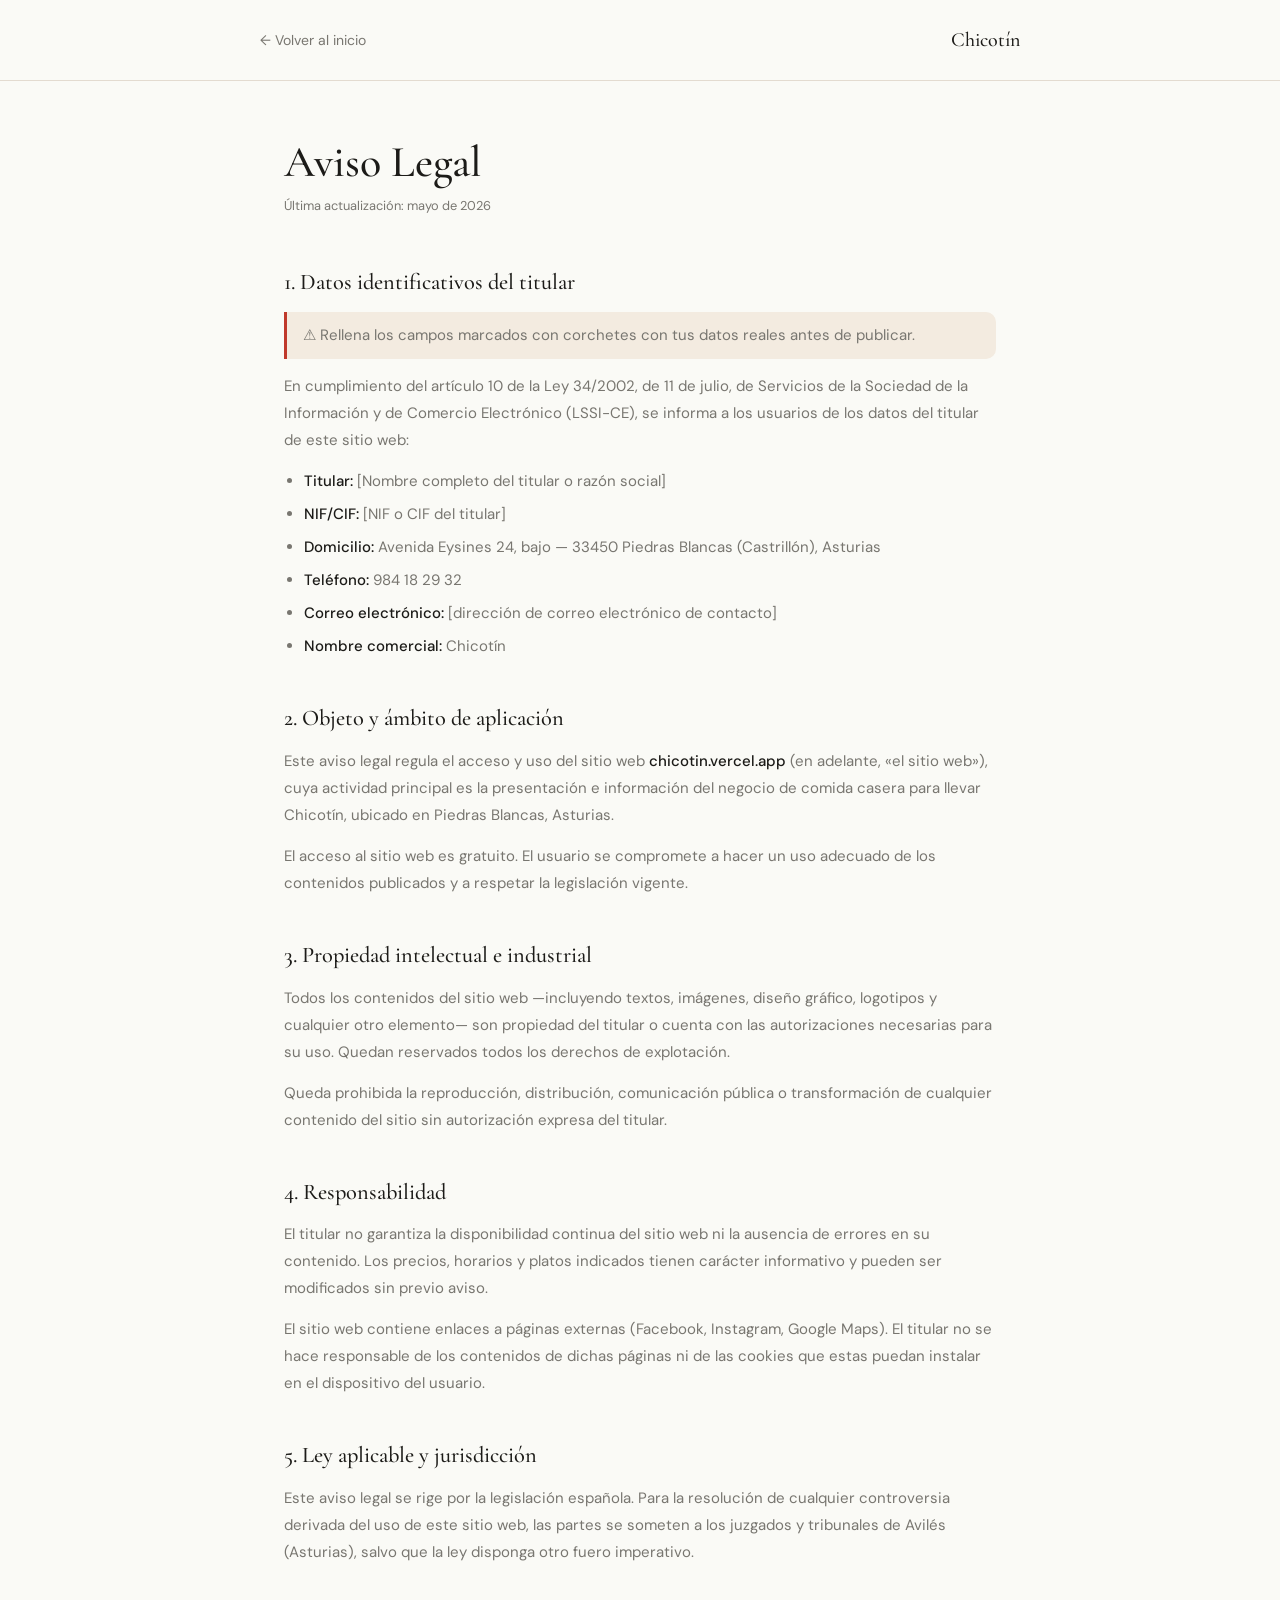
==== aviso-legal.html @ e0d5b813 "ultimos cambios" ====
<!DOCTYPE html>
<html lang="es">
<head>
  <meta charset="UTF-8">
  <meta name="viewport" content="width=device-width, initial-scale=1.0">
  <title>Aviso Legal — Chicotín</title>
  <link rel="preconnect" href="https://fonts.googleapis.com">
  <link rel="preconnect" href="https://fonts.gstatic.com" crossorigin>
  <link href="https://fonts.googleapis.com/css2?family=Cormorant+Garamond:ital,wght@0,400;0,500;0,600;1,400&family=DM+Sans:opsz,wght@9..40,300;9..40,400;9..40,500&display=swap" rel="stylesheet">
  <link rel="stylesheet" href="css/style.css">
  <style>
    .legal-header {
      padding: 1.5rem;
      border-bottom: 1px solid var(--border);
    }
    .legal-header__inner {
      max-width: 760px;
      margin: 0 auto;
      display: flex;
      align-items: center;
      justify-content: space-between;
    }
    .legal-back {
      font-size: 0.875rem;
      color: var(--stone);
      transition: color 0.15s;
    }
    .legal-back:hover { color: var(--terracota); }
    .legal-brand {
      font-family: var(--ff-display);
      font-size: 1.25rem;
      font-weight: 500;
      color: var(--charcoal);
    }
    .legal-main {
      max-width: 760px;
      margin: 0 auto;
      padding: 3.5rem 1.5rem 6rem;
    }
    .legal-main h1 {
      font-family: var(--ff-display);
      font-size: clamp(2rem, 4vw, 2.75rem);
      font-weight: 500;
      color: var(--charcoal);
      margin-bottom: 0.5rem;
      line-height: 1.15;
    }
    .legal-main .legal-updated {
      font-size: 0.8rem;
      color: var(--stone);
      margin-bottom: 3rem;
      display: block;
    }
    .legal-main h2 {
      font-family: var(--ff-display);
      font-size: 1.4rem;
      font-weight: 500;
      color: var(--charcoal);
      margin: 2.5rem 0 0.75rem;
    }
    .legal-main p, .legal-main li {
      font-size: 0.9375rem;
      color: var(--stone);
      line-height: 1.8;
      margin-bottom: 0.875rem;
    }
    .legal-main ul { padding-left: 1.25rem; list-style: disc; }
    .legal-main li { margin-bottom: 0.375rem; }
    .legal-main strong { color: var(--charcoal); font-weight: 500; }
    .legal-placeholder {
      background: var(--cream-warm);
      border-left: 3px solid var(--terracota);
      padding: 0.625rem 1rem;
      font-size: 0.8rem;
      color: var(--stone);
      border-radius: 0 var(--r-sm) var(--r-sm) 0;
      margin-bottom: 1rem;
    }
  </style>
</head>
<body>
  <header class="legal-header">
    <div class="legal-header__inner">
      <a href="index.html" class="legal-back">← Volver al inicio</a>
      <span class="legal-brand">Chicotín</span>
    </div>
  </header>

  <main class="legal-main">
    <h1>Aviso Legal</h1>
    <span class="legal-updated">Última actualización: mayo de 2026</span>

    <h2>1. Datos identificativos del titular</h2>
    <p class="legal-placeholder">⚠ Rellena los campos marcados con corchetes con tus datos reales antes de publicar.</p>
    <p>
      En cumplimiento del artículo 10 de la Ley 34/2002, de 11 de julio, de Servicios de la Sociedad de la Información y de Comercio Electrónico (LSSI-CE), se informa a los usuarios de los datos del titular de este sitio web:
    </p>
    <ul>
      <li><strong>Titular:</strong> [Nombre completo del titular o razón social]</li>
      <li><strong>NIF/CIF:</strong> [NIF o CIF del titular]</li>
      <li><strong>Domicilio:</strong> Avenida Eysines 24, bajo — 33450 Piedras Blancas (Castrillón), Asturias</li>
      <li><strong>Teléfono:</strong> 984 18 29 32</li>
      <li><strong>Correo electrónico:</strong> [dirección de correo electrónico de contacto]</li>
      <li><strong>Nombre comercial:</strong> Chicotín</li>
    </ul>

    <h2>2. Objeto y ámbito de aplicación</h2>
    <p>
      Este aviso legal regula el acceso y uso del sitio web <strong>chicotin.vercel.app</strong> (en adelante, «el sitio web»), cuya actividad principal es la presentación e información del negocio de comida casera para llevar Chicotín, ubicado en Piedras Blancas, Asturias.
    </p>
    <p>
      El acceso al sitio web es gratuito. El usuario se compromete a hacer un uso adecuado de los contenidos publicados y a respetar la legislación vigente.
    </p>

    <h2>3. Propiedad intelectual e industrial</h2>
    <p>
      Todos los contenidos del sitio web —incluyendo textos, imágenes, diseño gráfico, logotipos y cualquier otro elemento— son propiedad del titular o cuenta con las autorizaciones necesarias para su uso. Quedan reservados todos los derechos de explotación.
    </p>
    <p>
      Queda prohibida la reproducción, distribución, comunicación pública o transformación de cualquier contenido del sitio sin autorización expresa del titular.
    </p>

    <h2>4. Responsabilidad</h2>
    <p>
      El titular no garantiza la disponibilidad continua del sitio web ni la ausencia de errores en su contenido. Los precios, horarios y platos indicados tienen carácter informativo y pueden ser modificados sin previo aviso.
    </p>
    <p>
      El sitio web contiene enlaces a páginas externas (Facebook, Instagram, Google Maps). El titular no se hace responsable de los contenidos de dichas páginas ni de las cookies que estas puedan instalar en el dispositivo del usuario.
    </p>

    <h2>5. Ley aplicable y jurisdicción</h2>
    <p>
      Este aviso legal se rige por la legislación española. Para la resolución de cualquier controversia derivada del uso de este sitio web, las partes se someten a los juzgados y tribunales de Avilés (Asturias), salvo que la ley disponga otro fuero imperativo.
    </p>
  </main>
</body>
</html>
---- css/style.css ----
/* ==========================================================
   CHICOTÍN — Stylesheet
   Paleta: crema cálida · terracota · carbón · piedra
   Tipografía: Cormorant Garamond (display) · DM Sans (body)
   ========================================================== */

/* ----------------------------------------------------------
   Custom properties
   ---------------------------------------------------------- */
:root {
  --cream:         #FAFAF6;
  --cream-warm:    #F3EBE0;
  --terracota:     #C0392B;
  --terracota-dk:  #A93226;
  --charcoal:      #1C1B18;
  --stone:         #787670;
  --border:        #E3DBD0;
  --white:         #FFFFFF;

  --ff-display: 'Cormorant Garamond', Georgia, serif;
  --ff-body:    'DM Sans', system-ui, -apple-system, sans-serif;

  --max-w:     1200px;
  --sp-v:      6rem;
  --sp-v-sm:   4rem;

  --r-sm:  10px;
  --r-md:  18px;
  --r-lg:  28px;

  --shadow-card:  0 2px 16px rgba(28, 27, 24, 0.08);
  --shadow-hover: 0 8px 36px rgba(28, 27, 24, 0.14);
}

/* ----------------------------------------------------------
   Reset
   ---------------------------------------------------------- */
*, *::before, *::after { box-sizing: border-box; margin: 0; padding: 0; }
html                   { scroll-behavior: smooth; }
body {
  font-family: var(--ff-body);
  background:  var(--cream);
  color:       var(--charcoal);
  line-height: 1.6;
  -webkit-font-smoothing: antialiased;
}
img   { display: block; max-width: 100%; height: auto; }
a     { color: inherit; text-decoration: none; }
ul    { list-style: none; }
address { font-style: normal; }

/* ----------------------------------------------------------
   Layout helpers
   ---------------------------------------------------------- */
.container {
  max-width: var(--max-w);
  margin:    0 auto;
  padding:   0 1.5rem;
}

section { padding: var(--sp-v) 1.5rem; }

/* ----------------------------------------------------------
   Typography helpers
   ---------------------------------------------------------- */
.eyebrow {
  display:        inline-block;
  font-size:      0.7rem;
  font-weight:    500;
  letter-spacing: 0.18em;
  text-transform: uppercase;
  color:          var(--terracota);
  margin-bottom:  0.875rem;
}

.eyebrow--light { color: rgba(250, 250, 246, 0.4); }
.eyebrow--link  { text-decoration: none; transition: opacity 0.15s; }
.eyebrow--link:hover { opacity: 0.7; }

.section-header {
  text-align:    center;
  margin-bottom: 3.5rem;
}

.section-header h2 {
  font-family:  var(--ff-display);
  font-size:    clamp(2.25rem, 4.5vw, 3.75rem);
  font-weight:  500;
  line-height:  1.15;
  margin-bottom: 0.875rem;
}

.section-header p {
  color:       var(--stone);
  font-size:   1.05rem;
  max-width:   480px;
  margin:      0 auto;
  line-height: 1.75;
}

/* ----------------------------------------------------------
   Buttons
   ---------------------------------------------------------- */
.btn {
  display:          inline-flex;
  align-items:      center;
  justify-content:  center;
  padding:          0.875rem 2rem;
  border-radius:    100px;
  font-family:      var(--ff-body);
  font-size:        0.95rem;
  font-weight:      500;
  border:           1.5px solid transparent;
  cursor:           pointer;
  touch-action:     manipulation;
  transition:       transform 0.15s ease, background 0.15s ease,
                    box-shadow 0.15s ease, border-color 0.15s ease, color 0.15s ease;
}

.btn--fill {
  background:   var(--terracota);
  color:        var(--white);
  border-color: var(--terracota);
}

.btn--fill:hover {
  background:   var(--terracota-dk);
  border-color: var(--terracota-dk);
  transform:    translateY(-2px);
  box-shadow:   0 6px 22px rgba(192, 57, 43, 0.32);
}

.btn--ghost {
  background:   transparent;
  color:        var(--charcoal);
  border-color: var(--border);
}

.btn--ghost:hover {
  border-color: var(--charcoal);
  transform:    translateY(-2px);
}

.btn--block { width: 100%; }

/* ----------------------------------------------------------
   Navigation
   ---------------------------------------------------------- */
.nav {
  position:   fixed;
  inset:      0 0 auto;
  z-index:    900;
  padding:    1.375rem 1.5rem;
  transition: background 0.25s, padding 0.25s, box-shadow 0.25s;
}

.nav.scrolled {
  background:              rgba(250, 250, 246, 0.93);
  backdrop-filter:         blur(14px);
  -webkit-backdrop-filter: blur(14px);
  padding:                 0.9rem 1.5rem;
  box-shadow:              0 1px 0 var(--border);
}

.nav__inner {
  max-width:   var(--max-w);
  margin:      0 auto;
  display:     flex;
  align-items: center;
  gap:         2rem;
}

.nav__logo {
  display:     flex;
  align-items: center;
  gap:         0.2rem;
  flex-shrink: 0;
  line-height: 1;
}

.nav__mark {
  height:    30px;
  width:     auto;
}

.nav__logo-text {
  font-family:    var(--ff-display);
  font-size:      1.625rem;
  font-weight:    600;
  color:          var(--charcoal);
  letter-spacing: -0.01em;
}

.nav__links {
  display:     flex;
  gap:         1.75rem;
  margin-left: auto;
  margin-right: 1.5rem;
}

.nav__links a {
  font-size:  0.9rem;
  color:      var(--charcoal);
  transition: color 0.15s;
}

.nav__links a:hover { color: var(--terracota); }

.nav__phone {
  font-size:    0.875rem;
  font-weight:  500;
  color:        var(--terracota);
  border:       1.5px solid var(--terracota);
  padding:      0.5rem 1.25rem;
  border-radius: 100px;
  flex-shrink:  0;
  transition:   background 0.15s, color 0.15s;
}

.nav__phone:hover {
  background: var(--terracota);
  color:      var(--white);
}

.nav__burger {
  display:     none;
  flex-direction: column;
  gap:         5px;
  background:  none;
  border:      none;
  cursor:      pointer;
  padding:     6px;
  margin-left: auto;
}

.nav__burger span {
  display:       block;
  width:         22px;
  height:        2px;
  background:    var(--charcoal);
  border-radius: 2px;
  transition:    transform 0.25s, opacity 0.25s;
}

.nav__burger.open span:nth-child(1) { transform: translateY(7px) rotate(45deg); }
.nav__burger.open span:nth-child(2) { opacity: 0; }
.nav__burger.open span:nth-child(3) { transform: translateY(-7px) rotate(-45deg); }

/* ----------------------------------------------------------
   Drawer (mobile)
   ---------------------------------------------------------- */
.overlay {
  position:       fixed;
  inset:          0;
  background:     rgba(28, 27, 24, 0.4);
  z-index:        800;
  opacity:        0;
  pointer-events: none;
  transition:     opacity 0.3s;
}

.overlay.open { opacity: 1; pointer-events: all; }

.drawer {
  position:   fixed;
  top:        0;
  right:      0;
  bottom:     0;
  width:      min(340px, 90vw);
  background: var(--cream);
  z-index:    901;
  padding:    2rem 2rem 3rem;
  display:    flex;
  flex-direction: column;
  transform:  translateX(100%);
  transition: transform 0.35s cubic-bezier(0.4, 0, 0.2, 1);
  box-shadow: -8px 0 40px rgba(28, 27, 24, 0.12);
}

.drawer.open { transform: translateX(0); }

.drawer__close {
  background:  none;
  border:      none;
  font-size:   1.25rem;
  cursor:      pointer;
  color:       var(--stone);
  align-self:  flex-end;
  padding:     4px;
  margin-bottom: 2rem;
  transition:  color 0.15s;
}

.drawer__close:hover { color: var(--charcoal); }

.drawer__links {
  display:        flex;
  flex-direction: column;
  flex:           1;
}

.drawer__links a {
  font-family:  var(--ff-display);
  font-size:    2rem;
  font-weight:  500;
  color:        var(--charcoal);
  padding:      0.75rem 0;
  border-bottom: 1px solid var(--border);
  transition:   color 0.15s, padding-left 0.15s;
}

.drawer__links a:hover {
  color:        var(--terracota);
  padding-left: 0.5rem;
}

.drawer__phone {
  display:       block;
  font-size:     1.1rem;
  font-weight:   500;
  color:         var(--terracota);
  border:        1.5px solid var(--terracota);
  text-align:    center;
  padding:       0.875rem;
  border-radius: 100px;
  margin-top:    2.5rem;
  transition:    background 0.15s, color 0.15s;
}

.drawer__phone:hover {
  background: var(--terracota);
  color:      var(--white);
}

/* ----------------------------------------------------------
   Hero
   ---------------------------------------------------------- */
.hero {
  position:        relative;
  min-height:      100svh;
  display:         flex;
  flex-direction:  column;
  justify-content: center;
  padding:         7rem 1.5rem 5rem;
  overflow:        hidden;
}

.hero__bg {
  position: absolute;
  inset:    0;
  background:
    radial-gradient(ellipse 65% 55% at 88% 25%, rgba(193, 92, 56, 0.07) 0%, transparent 60%),
    radial-gradient(ellipse 45% 40% at  8% 80%, rgba(90, 104, 67, 0.05) 0%, transparent 60%);
  pointer-events: none;
}

/* Ghosted display text in background */
.hero::after {
  content:        'Chicotín';
  position:       absolute;
  right:          -2%;
  top:            50%;
  transform:      translateY(-50%);
  font-family:    var(--ff-display);
  font-size:      clamp(10rem, 20vw, 22rem);
  font-weight:    600;
  font-style:     italic;
  color:          rgba(28, 27, 24, 0.032);
  pointer-events: none;
  white-space:    nowrap;
  line-height:    1;
  user-select:    none;
}

.hero__content {
  max-width: var(--max-w);
  margin:    0 auto;
  width:     100%;
  position:  relative;
  z-index:   1;
}

.hero__eyebrow {
  display:        inline-block;
  font-size:      0.7rem;
  font-weight:    500;
  letter-spacing: 0.18em;
  text-transform: uppercase;
  color:          var(--stone);
  margin-bottom:  1.5rem;
}

.hero__title {
  font-family:   var(--ff-display);
  font-size:     clamp(3.75rem, 9vw, 8rem);
  font-weight:   500;
  line-height:   1.05;
  letter-spacing: -0.025em;
  color:          var(--charcoal);
  margin-bottom: 1.5rem;
}

.hero__title em {
  font-style: italic;
  color:      var(--terracota);
}

.hero__body {
  font-size:     clamp(1rem, 1.75vw, 1.2rem);
  color:         var(--stone);
  max-width:     480px;
  line-height:   1.75;
  margin-bottom: 2.5rem;
}

.hero__ctas {
  display:   flex;
  gap:       1rem;
  flex-wrap: wrap;
}

.hero__badge {
  position:    absolute;
  bottom:      3.5rem;
  right:       3.5rem;
  display:     flex;
  align-items: center;
  gap:         0.6rem;
  background:  var(--white);
  border:      1px solid var(--border);
  padding:     0.875rem 1.25rem;
  border-radius: var(--r-md);
  box-shadow:  var(--shadow-card);
  z-index:     1;
}

.badge__stars  { color: #E8A838; font-size: 0.9rem; letter-spacing: 1px; }
.badge__score  { font-size: 1.1rem; font-weight: 600; color: var(--charcoal); }
.badge__label  { font-size: 0.8rem; color: var(--stone); }

/* ----------------------------------------------------------
   Menú del día
   ---------------------------------------------------------- */
.menudia {
  background: var(--cream-warm);
  padding:    var(--sp-v) 1.5rem;
}

.menudia__body {
  display:               grid;
  grid-template-columns: 1fr 360px;
  gap:                   2.5rem;
  align-items:           start;
}

/* Embed Facebook — contenedor */
.menudia__embed-wrap {
  border-radius: var(--r-lg);
  overflow:      hidden;
  box-shadow:    var(--shadow-card);
  border:        1px solid var(--border);
  display:       flex;
  flex-direction: column;
}

.menudia__embed-header {
  background:     var(--white);
  border-bottom:  1px solid var(--border);
  padding:        0.875rem 1.5rem;
  display:        flex;
  align-items:    center;
  gap:            0.625rem;
  font-size:      0.68rem;
  font-weight:    500;
  letter-spacing: 0.14em;
  text-transform: uppercase;
  color:          var(--stone);
  flex-shrink:    0;
}

.menudia__embed-dot {
  width:         7px;
  height:        7px;
  border-radius: 50%;
  background:    #3A7D44;
  flex-shrink:   0;
  animation:     fb-dot-pulse 2.4s ease-in-out infinite;
}

@keyframes fb-dot-pulse {
  0%, 100% { opacity: 1; }
  50%      { opacity: 0.35; }
}

.menudia__embed-frame {
  background: var(--white);
  min-height: 580px;
  flex:       1;
}

/* Fallback cuando el SDK no carga o está bloqueado */
.fb-xfbml-parse-ignore {
  display:         flex;
  flex-direction:  column;
  align-items:     center;
  justify-content: center;
  text-align:      center;
  padding:         3rem 2rem;
  min-height:      400px;
  gap:             1rem;
  color:           var(--stone);
  font-size:       0.95rem;
  line-height:     1.7;
}

.fb-xfbml-parse-ignore a {
  display:       inline-block;
  margin-top:    0.5rem;
  padding:       0.875rem 2rem;
  border-radius: 100px;
  background:    var(--terracota);
  color:         var(--white);
  font-weight:   500;
  font-size:     0.95rem;
  transition:    background 0.15s, transform 0.15s;
}

.fb-xfbml-parse-ignore a:hover {
  background: var(--terracota-dk);
  transform:  translateY(-2px);
}

/* Sidebar card */
.menudia__aside {
  display:        flex;
  flex-direction: column;
  gap:            1.5rem;
  position:       sticky;
  top:            6rem;
}

.menudia__card {
  background:    var(--white);
  border-radius: var(--r-lg);
  padding:       2.25rem;
  box-shadow:    var(--shadow-card);
  display:       flex;
  flex-direction: column;
  gap:           1rem;
}

.menudia__card-label {
  font-family: var(--ff-display);
  font-size:   1.5rem;
  font-weight: 500;
  line-height: 1.3;
}

.menudia__card-body {
  color:       var(--stone);
  font-size:   0.925rem;
  line-height: 1.7;
}

.menudia__fb-link {
  display:    block;
  text-align: center;
  font-size:  0.85rem;
  color:      var(--stone);
  transition: color 0.15s;
}

.menudia__fb-link:hover { color: var(--terracota); }

/* Today's hours mini-card */
.menudia__hours {
  background:    var(--white);
  border-radius: var(--r-md);
  padding:       1.5rem;
  box-shadow:    var(--shadow-card);
  text-align:    center;
}

.menudia__hours-label {
  font-size:      0.7rem;
  font-weight:    500;
  letter-spacing: 0.15em;
  text-transform: uppercase;
  color:          var(--stone);
  margin-bottom:  0.375rem;
}

.menudia__hours-today {
  font-family: var(--ff-display);
  font-size:   1.1rem;
  font-weight: 500;
  color:       var(--charcoal);
}

.menudia__hours-today.closed { color: var(--stone); }
.menudia__hours-today.open   { color: #3A7D44; }

/* ----------------------------------------------------------
   Carta
   ---------------------------------------------------------- */
.carta { background: var(--cream); }

/* Tabs */
.carta__tabs {
  display:            flex;
  gap:                0.5rem;
  overflow-x:         auto;
  padding-bottom:     0.25rem;
  margin-bottom:      2.5rem;
  scrollbar-width:    none;
  -ms-overflow-style: none;
}

.carta__tabs::-webkit-scrollbar { display: none; }

.carta__tab {
  flex-shrink:   0;
  padding:       0.6rem 1.25rem;
  border:        1.5px solid var(--border);
  border-radius: 100px;
  background:    transparent;
  font-family:   var(--ff-body);
  font-size:     0.875rem;
  font-weight:   500;
  color:         var(--stone);
  cursor:        pointer;
  white-space:   nowrap;
  transition:    border-color 0.15s, color 0.15s, background 0.15s;
}

.carta__tab:hover {
  border-color: var(--terracota);
  color:        var(--terracota);
}

.carta__tab.is-active {
  background:   var(--terracota);
  border-color: var(--terracota);
  color:        var(--white);
}

/* Panels */
.carta__panel        { display: none; }
.carta__panel.is-active { display: block; }

/* Item list */
.carta__lista { list-style: none; }

.carta__plato {
  display:         flex;
  align-items:     baseline;
  gap:             1.5rem;
  justify-content: space-between;
  padding:         1rem 0;
  border-bottom:   1px solid var(--border);
}

.carta__plato:first-child { border-top: 1px solid var(--border); }

.carta__plato-info { flex: 1; }

.carta__plato-info h3 {
  font-family:   var(--ff-display);
  font-size:     1.15rem;
  font-weight:   500;
  color:         var(--charcoal);
  margin-bottom: 0.15rem;
}

.carta__plato-info p {
  font-size:   0.85rem;
  color:       var(--stone);
  line-height: 1.5;
}

.carta__precio {
  font-size:   0.95rem;
  font-weight: 500;
  color:       var(--terracota);
  white-space: nowrap;
  flex-shrink: 0;
}

/* Tag (ej: Temporada) */
.carta__tag {
  display:        inline-block;
  font-family:    var(--ff-body);
  font-size:      0.6rem;
  font-weight:    500;
  letter-spacing: 0.1em;
  text-transform: uppercase;
  color:          var(--terracota);
  border:         1px solid var(--terracota);
  border-radius:  100px;
  padding:        0.1rem 0.5rem;
  vertical-align: middle;
  margin-left:    0.4rem;
}

/* Aviso */
.carta__aviso {
  background:    var(--cream-warm);
  border-radius: var(--r-sm);
  padding:       0.875rem 1.25rem;
  font-size:     0.875rem;
  color:         var(--stone);
  line-height:   1.65;
  margin-bottom: 1.5rem;
}

.carta__aviso a {
  color:       var(--terracota);
  font-weight: 500;
}

/* Extras hamburguesas */
.carta__extras {
  margin-top:    2rem;
  padding:       1.25rem 1.5rem;
  background:    var(--cream-warm);
  border-radius: var(--r-md);
}

.carta__extras-label {
  font-size:      0.65rem;
  font-weight:    500;
  letter-spacing: 0.15em;
  text-transform: uppercase;
  color:          var(--stone);
  margin-bottom:  0.75rem;
}

.carta__extras-fila {
  display:   flex;
  flex-wrap: wrap;
  gap:       0.5rem 2rem;
  font-size: 0.875rem;
  color:     var(--charcoal);
}

.carta__extras-fila strong { color: var(--terracota); }

/* Por encargo */
.carta__encargo { margin-top: 2.5rem; }

.carta__encargo-label {
  font-size:      0.65rem;
  font-weight:    500;
  letter-spacing: 0.15em;
  text-transform: uppercase;
  color:          var(--stone);
  margin-bottom:  0.25rem;
}

/* Menú del día — precios */
.carta__menu-grid {
  display:               grid;
  grid-template-columns: 1fr 1fr;
  gap:                   2.5rem;
  margin-top:            1.5rem;
}

.carta__menu-tipo {
  font-family:    var(--ff-display);
  font-size:      1.5rem;
  font-weight:    500;
  color:          var(--charcoal);
  padding-bottom: 0.5rem;
  border-bottom:  2px solid var(--terracota);
  margin-bottom:  0.5rem;
}

.carta__menu-lista { list-style: none; }

.carta__menu-lista li {
  display:         flex;
  justify-content: space-between;
  align-items:     baseline;
  padding:         0.75rem 0;
  border-bottom:   1px solid var(--border);
  font-size:       0.925rem;
}

.carta__menu-lista li:first-child { border-top: 1px solid var(--border); }
.carta__menu-lista span           { color: var(--charcoal); }

.carta__menu-lista strong {
  color:       var(--terracota);
  font-weight: 500;
  font-size:   1rem;
}


/* ----------------------------------------------------------
   Nosotros
   ---------------------------------------------------------- */
.nosotros {
  background: var(--charcoal);
  padding:    var(--sp-v) 1.5rem;
}

.nosotros__grid {
  max-width:             var(--max-w);
  margin:                0 auto;
  display:               grid;
  grid-template-columns: 1fr 1fr;
  gap:                   5rem;
  align-items:           center;
}

.nosotros__imagen {
  position:      relative;
  border-radius: var(--r-lg);
  overflow:      hidden;
}

.nosotros__foto {
  display:    block;
  width:      100%;
  aspect-ratio: 3 / 4;
  object-fit: cover;
  filter:     grayscale(100%) contrast(135%) brightness(112%);
  transition: filter 0.5s ease;
}

.nosotros__foto:hover {
  filter: grayscale(60%) contrast(115%) brightness(106%);
}

.nosotros__cita {
  font-family:   var(--ff-display);
  font-size:     1.2rem;
  font-style:    italic;
  font-weight:   400;
  color:         rgba(250, 250, 246, 0.9) !important;
  line-height:   1.65;
  border-left:   2px solid var(--terracota);
  padding-left:  1.25rem;
  margin-bottom: 1.5rem !important;
}

.nosotros__text h2 {
  font-family:   var(--ff-display);
  font-size:     clamp(2.25rem, 4.5vw, 3.5rem);
  font-weight:   500;
  line-height:   1.15;
  color:         var(--cream);
  margin-bottom: 1.75rem;
}

.nosotros__text h2 em {
  font-style: italic;
  color:      #E87070;
}

.nosotros__text p {
  color:         rgba(250, 250, 246, 0.7);
  line-height:   1.8;
  font-size:     1rem;
  margin-bottom: 1.125rem;
}

.nosotros__text p:last-child { margin-bottom: 0; }

.nosotros__score {
  color:      var(--cream) !important;
  margin-top: 2rem !important;
}

.nosotros__score strong { color: #E8A838; }

.nosotros__visual {
  aspect-ratio: 4 / 5;
}

.nosotros__placeholder {
  width:         100%;
  height:        100%;
  border:        1px dashed rgba(255, 255, 255, 0.15);
  border-radius: var(--r-lg);
  display:       flex;
  align-items:   center;
  justify-content: center;
  color:         rgba(255, 255, 255, 0.25);
  font-size:     0.875rem;
}

/* ----------------------------------------------------------
   Contacto
   ---------------------------------------------------------- */
.contacto { background: var(--cream); }

.contacto__grid {
  display:               grid;
  grid-template-columns: 400px 1fr;
  gap:                   4rem;
  align-items:           start;
}

.info-block { margin-bottom: 2.5rem; }
.info-block:last-child { margin-bottom: 0; }

.info-label {
  font-size:      0.65rem;
  font-weight:    500;
  letter-spacing: 0.18em;
  text-transform: uppercase;
  color:          var(--stone);
  margin-bottom:  0.875rem;
}

.horario {
  width:           100%;
  border-collapse: collapse;
}

.horario tr { border-bottom: 1px solid var(--border); }
.horario tr:first-child { border-top: 1px solid var(--border); }

.horario td {
  padding:   0.625rem 0;
  font-size: 0.9rem;
}

.horario td:last-child {
  text-align: right;
  color:      var(--charcoal);
}

.horario--closed td { color: var(--stone); }

address {
  color:         var(--charcoal);
  line-height:   1.8;
  font-size:     0.9rem;
  margin-bottom: 0.5rem;
}

.info-link {
  font-size:   0.875rem;
  font-weight: 500;
  color:       var(--terracota);
  transition:  opacity 0.15s;
}

.info-link:hover { opacity: 0.7; }

.info-phone {
  display:     block;
  font-family: var(--ff-display);
  font-size:   2.25rem;
  font-weight: 500;
  color:       var(--charcoal);
  line-height: 1;
  transition:  color 0.15s;
}

.info-phone:hover { color: var(--terracota); }

.social { display: flex; gap: 0.75rem; }

.social__link {
  font-size:     0.875rem;
  font-weight:   500;
  padding:       0.5rem 1.25rem;
  border:        1.5px solid var(--border);
  border-radius: 100px;
  transition:    border-color 0.15s, color 0.15s;
}

.social__link:hover {
  border-color: var(--terracota);
  color:        var(--terracota);
}

.contacto__map {
  border-radius: var(--r-lg);
  overflow:      hidden;
  box-shadow:    var(--shadow-card);
  position:      sticky;
  top:           6rem;
}

.contacto__map iframe {
  display: block;
  width:   100%;
  height:  500px;
  border:  0;
}

/* ----------------------------------------------------------
   Footer
   ---------------------------------------------------------- */
.footer {
  background: #161513;
  color:      rgba(250, 250, 246, 0.5);
  padding:    3rem 1.5rem;
}

.footer__grid {
  max-width:             var(--max-w);
  margin:                0 auto;
  display:               grid;
  grid-template-columns: 1.5fr 1fr 1fr;
  gap:                   3rem;
  padding-bottom:        2.5rem;
  border-bottom:         1px solid rgba(255, 255, 255, 0.07);
  margin-bottom:         1.75rem;
}

.footer__logo {
  display:       flex;
  align-items:   center;
  gap:           0.2rem;
  margin-bottom: 0.5rem;
  line-height:   1;
}

.footer__mark {
  height: 28px;
  width:  auto;
}

.footer__logo-text {
  font-family:    var(--ff-display);
  font-size:      1.75rem;
  font-weight:    500;
  color:          var(--cream);
  letter-spacing: -0.01em;
}

.footer__brand p {
  font-size:   0.85rem;
  line-height: 1.7;
}

.footer__nav,
.footer__contact {
  display:        flex;
  flex-direction: column;
  gap:            0.625rem;
  padding-top:    0.25rem;
}

.footer__nav a,
.footer__contact a {
  font-size:  0.875rem;
  transition: color 0.15s;
}

.footer__nav a:hover,
.footer__contact a:hover { color: var(--cream); }

.footer__copy {
  max-width:  var(--max-w);
  margin:     0 auto;
  font-size:  0.775rem;
  text-align: center;
}

.footer__legal {
  max-width:       var(--max-w);
  margin:          0.625rem auto 0;
  display:         flex;
  gap:             1.5rem;
  justify-content: center;
  flex-wrap:       wrap;
}

.footer__legal a {
  font-size:  0.725rem;
  color:      rgba(250, 250, 246, 0.3);
  transition: color 0.15s;
}

.footer__legal a:hover { color: rgba(250, 250, 246, 0.65); }

/* ----------------------------------------------------------
   Cookie banner
   ---------------------------------------------------------- */
.cookie-banner {
  position:   fixed;
  bottom:     0;
  left:       0;
  right:      0;
  z-index:    950;
  background: var(--charcoal);
  color:      rgba(250, 250, 246, 0.85);
  padding:    1rem 1.5rem;
  box-shadow: 0 -4px 24px rgba(28, 27, 24, 0.25);
}

.cookie-banner[hidden] { display: none; }

.cookie-banner__inner {
  max-width:   var(--max-w);
  margin:      0 auto;
  display:     flex;
  align-items: center;
  gap:         2rem;
  flex-wrap:   wrap;
}

.cookie-banner__inner p {
  flex:        1;
  font-size:   0.875rem;
  line-height: 1.6;
  min-width:   200px;
}

.cookie-banner__inner p a {
  color:           rgba(250, 250, 246, 0.65);
  text-decoration: underline;
  transition:      color 0.15s;
}

.cookie-banner__inner p a:hover { color: var(--cream); }

.cookie-banner__btns {
  display:     flex;
  align-items: center;
  gap:         1.25rem;
  flex-shrink: 0;
}

.cookie-banner__accept {
  padding:       0.625rem 1.5rem;
  background:    var(--terracota);
  color:         var(--white);
  border:        none;
  border-radius: 100px;
  font-family:   var(--ff-body);
  font-size:     0.875rem;
  font-weight:   500;
  cursor:        pointer;
  touch-action:  manipulation;
  transition:    background 0.15s;
}

.cookie-banner__accept:hover { background: var(--terracota-dk); }

.cookie-banner__more {
  font-size:  0.8rem;
  color:      rgba(250, 250, 246, 0.45);
  transition: color 0.15s;
  white-space: nowrap;
}

.cookie-banner__more:hover { color: rgba(250, 250, 246, 0.85); }

/* ----------------------------------------------------------
   Reseñas — carrusel
   ---------------------------------------------------------- */
.reseñas { background: var(--cream-warm); }

.slider {
  max-width: 760px;
  margin:    0 auto;
}

.slider__viewport {
  overflow:      hidden;
  border-radius: var(--r-lg);
}

.slider__track {
  display:    flex;
  transition: transform 0.5s cubic-bezier(0.4, 0, 0.2, 1);
  will-change: transform;
}

.slider__slide { min-width: 100%; }

.reseña {
  background:    var(--white);
  border:        1px solid var(--border);
  border-radius: var(--r-lg);
  padding:       3rem 3.5rem;
}

.reseña__comillas {
  display:     block;
  font-family: var(--ff-display);
  font-size:   5rem;
  line-height: 0.8;
  color:       var(--terracota);
  opacity:     0.25;
  user-select: none;
  margin-bottom: 0.5rem;
}

.reseña__texto {
  font-family:   var(--ff-display);
  font-size:     clamp(1.2rem, 2.5vw, 1.55rem);
  font-weight:   400;
  font-style:    italic;
  line-height:   1.6;
  color:         var(--charcoal);
  margin-bottom: 2rem;
}

.reseña__footer {
  display:     flex;
  align-items: center;
  gap:         1rem;
}

.reseña__stars  { color: #E8A838; letter-spacing: 2px; font-size: 0.9rem; }

.reseña__autor {
  font-style:  normal;
  font-weight: 500;
  font-size:   0.9rem;
  color:       var(--charcoal);
}

.reseña__fuente {
  font-size:      0.75rem;
  color:          var(--stone);
  margin-left:    auto;
  letter-spacing: 0.05em;
}

/* Controles */
.slider__controls {
  display:         flex;
  align-items:     center;
  justify-content: center;
  gap:             1.5rem;
  margin-top:      1.75rem;
}

.slider__btn {
  width:           40px;
  height:          40px;
  border:          1.5px solid var(--border);
  border-radius:   50%;
  background:      var(--white);
  display:         flex;
  align-items:     center;
  justify-content: center;
  cursor:          pointer;
  color:           var(--charcoal);
  transition:      border-color 0.15s, color 0.15s, transform 0.15s;
  flex-shrink:     0;
}

.slider__btn svg { width: 16px; height: 16px; }

.slider__btn:hover {
  border-color: var(--terracota);
  color:        var(--terracota);
  transform:    scale(1.08);
}

.slider__dots { display: flex; gap: 0.5rem; }

.slider__dot {
  width:         8px;
  height:        8px;
  border-radius: 50%;
  border:        none;
  background:    var(--border);
  cursor:        pointer;
  padding:       0;
  transition:    background 0.2s, transform 0.2s;
}

.slider__dot.is-active {
  background: var(--terracota);
  transform:  scale(1.3);
}

/* Enlace a Google Reviews */
.reseñas__google {
  text-align: center;
  margin-top: 1.75rem;
}

.reseñas__google-link {
  font-size:   0.875rem;
  font-weight: 500;
  color:       var(--stone);
  transition:  color 0.15s;
}

.reseñas__google-link:hover { color: var(--terracota); }

/* ----------------------------------------------------------
   Eventos
   ---------------------------------------------------------- */
.eventos { background: var(--cream-warm); }

.eventos__grid {
  display:               grid;
  grid-template-columns: 1fr 1fr;
  gap:                   4rem;
  align-items:           start;
}

.eventos__texto p {
  color:         var(--stone);
  line-height:   1.8;
  margin-bottom: 1.25rem;
}

.eventos__lista {
  list-style:    none;
  margin-bottom: 2rem;
}

.eventos__lista li {
  padding:       0.875rem 0;
  border-bottom: 1px solid var(--border);
  font-family:   var(--ff-display);
  font-size:     1.2rem;
  font-weight:   500;
  color:         var(--charcoal);
}

.eventos__lista li:first-child { border-top: 1px solid var(--border); }

.eventos__encargo {
  background:    var(--white);
  border-radius: var(--r-md);
  padding:       1.5rem 1.75rem;
  box-shadow:    var(--shadow-card);
}

.eventos__encargo-label {
  font-size:      0.65rem;
  font-weight:    500;
  letter-spacing: 0.15em;
  text-transform: uppercase;
  color:          var(--stone);
  margin-bottom:  1rem;
}

.eventos__encargo-label span {
  text-transform: none;
  letter-spacing: 0;
}

.eventos__encargo-lista {
  list-style: none;
}

.eventos__encargo-lista li {
  display:         flex;
  justify-content: space-between;
  align-items:     baseline;
  padding:         0.625rem 0;
  border-bottom:   1px solid var(--border);
  font-size:       0.9rem;
}

.eventos__encargo-lista li:first-child { border-top: 1px solid var(--border); }
.eventos__encargo-lista span           { color: var(--charcoal); }
.eventos__encargo-lista strong         { color: var(--terracota); font-weight: 500; }


/* ----------------------------------------------------------
   Scroll animations
   ---------------------------------------------------------- */
.fade-up {
  opacity:    0;
  transform:  translateY(28px);
  transition: opacity 0.65s ease, transform 0.65s ease;
}

.fade-up.visible {
  opacity:   1;
  transform: translateY(0);
}

/* ----------------------------------------------------------
   Divider — logo en círculo con líneas
   ---------------------------------------------------------- */
.divider {
  display:     flex;
  align-items: center;
  gap:         1.5rem;
  padding:     0 1.5rem;
  max-width:   var(--max-w);
  margin:      0 auto;
}

.divider__line {
  flex:       1;
  height:     1px;
  background: var(--border);
}

.divider__logo {
  width:       52px;
  height:      auto;
  flex-shrink: 0;
}

/* ----------------------------------------------------------
   Galería dinámica de platos
   ---------------------------------------------------------- */
.galeria {
  overflow:   hidden;
  padding:    3rem 0;
  background: var(--cream);
}

.galeria__wrap { overflow: hidden; }

.galeria__track {
  display:    flex;
  gap:        1.25rem;
  width:      max-content;
  animation:  galeria-scroll 32s linear infinite;
}

.galeria__track:hover { animation-play-state: paused; }

@keyframes galeria-scroll {
  to { transform: translateX(-50%); }
}

.galeria__item {
  position:      relative;
  width:         260px;
  height:        340px;
  border-radius: var(--r-md);
  flex-shrink:   0;
  overflow:      hidden;
  background:    var(--cream-warm);
  display:       flex;
  align-items:   flex-end;
  cursor:        default;
}

/* Variaciones de color de fondo hasta tener fotos reales */
.galeria__item--2 { background: #E8D5C4; }
.galeria__item--3 { background: #DDD0C0; }
.galeria__item--4 { background: #E5D8CB; }
.galeria__item--5 { background: #D8C9B5; }
.galeria__item--6 { background: #EBE0D4; }
.galeria__item--7 { background: #E0CFC0; }
.galeria__item--8 { background: #D5C5AF; }

/* Cuando haya fotos reales: <img> dentro de .galeria__item ocupa todo */
.galeria__item img {
  position:   absolute;
  inset:      0;
  width:      100%;
  height:     100%;
  object-fit: cover;
}

.galeria__nombre {
  position:      relative;
  z-index:       1;
  width:         100%;
  padding:       1rem 1.25rem;
  background:    linear-gradient(to top, rgba(28,27,24,0.55) 0%, transparent 100%);
  font-family:   var(--ff-display);
  font-size:     1.1rem;
  font-weight:   500;
  font-style:    italic;
  color:         var(--white);
  line-height:   1.3;
}


/* ----------------------------------------------------------
   Responsive — tablet (≤1024px)
   ---------------------------------------------------------- */
@media (max-width: 1024px) {
  .menudia__body        { grid-template-columns: 1fr; }
  .menudia__aside       { position: static; }
  .nosotros__grid       { grid-template-columns: 1fr; gap: 3rem; }
  .eventos__grid        { grid-template-columns: 1fr; gap: 2.5rem; }
  .contacto__grid       { grid-template-columns: 1fr; }
  .contacto__map        { position: static; }
}

/* ----------------------------------------------------------
   Responsive — mobile (≤768px)
   ---------------------------------------------------------- */
@media (max-width: 768px) {
  section { padding: var(--sp-v-sm) 1.25rem; }

  /* Nav */
  .nav__links, .nav__phone { display: none; }
  .nav__burger              { display: flex; }
  .nav__mark                { height: 24px; }

  /* Hero */
  .hero        { padding: 6rem 1.25rem 4rem; }
  .hero::after { display: none; }
  .hero__badge {
    position:   static;
    margin-top: 2.5rem;
    width:      fit-content;
  }

  /* Menú del día */
  .menudia__embed-frame { min-height: 460px; }

  /* Cookie banner */
  .cookie-banner__inner { gap: 1rem; }
  .cookie-banner__btns  { width: 100%; justify-content: flex-end; }

  /* Carta — tabs táctiles */
  .carta__tab {
    padding:    0.75rem 1.125rem;
    min-height: 44px;
    font-size:  0.825rem;
  }
  .carta__plato       { gap: 1rem; }
  .carta__menu-grid   { grid-template-columns: 1fr; gap: 2rem; }

  /* Reseñas */
  .slider__btn        { width: 48px; height: 48px; }
  .slider__dot        { width: 12px; height: 12px; }
  .reseña             { padding: 2rem 1.5rem; }
  .reseña__texto      { font-size: 1.15rem; }

  /* Nosotros */
  .nosotros__grid     { grid-template-columns: 1fr; gap: 2rem; }
  .nosotros__foto     { aspect-ratio: 4 / 3; }

  /* Contacto */
  .contacto__map iframe { height: 280px; }

  /* Footer */
  .footer__grid       { grid-template-columns: 1fr; gap: 2rem; }

  /* Divider */
  .divider__logo      { width: 38px; }
  .divider            { gap: 1rem; }
}

/* ----------------------------------------------------------
   Responsive — móvil pequeño (≤520px)
   ---------------------------------------------------------- */
@media (max-width: 520px) {
  .hero__ctas      { flex-direction: column; }
  .hero__ctas .btn { width: 100%; justify-content: center; }

  .reseña          { padding: 1.75rem 1.25rem; }
  .reseña__footer  { flex-wrap: wrap; gap: 0.5rem; }
  .reseña__fuente  { margin-left: 0; }

  .nosotros__cita  { font-size: 1.05rem; }

  .eventos__encargo-lista li { flex-direction: column; gap: 0.25rem; }

  .footer__legal { gap: 0.875rem; }
}
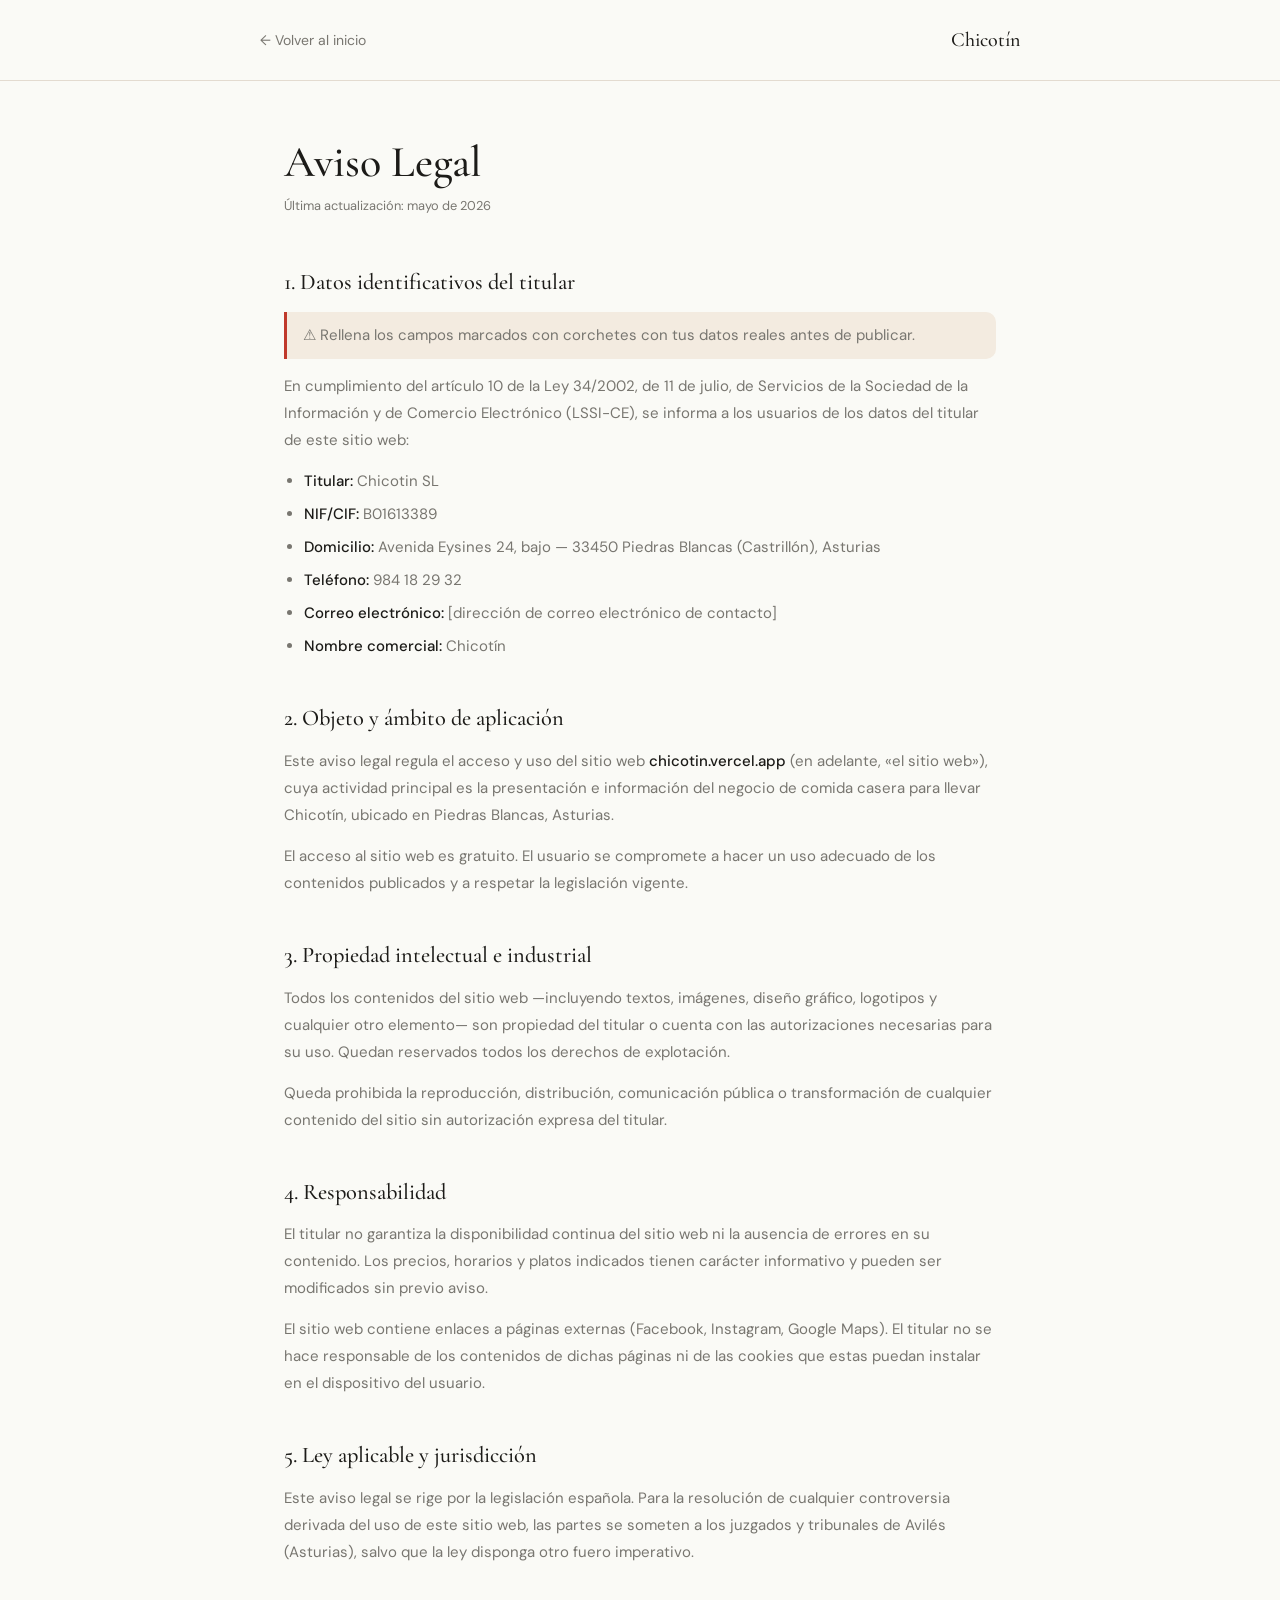
==== commit 24da5848: "ultimos cambios" ====
--- a/aviso-legal.html
+++ b/aviso-legal.html
@@ -1,18 +1,22 @@
 <!DOCTYPE html>
 <html lang="es">
+
 <head>
   <meta charset="UTF-8">
   <meta name="viewport" content="width=device-width, initial-scale=1.0">
   <title>Aviso Legal — Chicotín</title>
   <link rel="preconnect" href="https://fonts.googleapis.com">
   <link rel="preconnect" href="https://fonts.gstatic.com" crossorigin>
-  <link href="https://fonts.googleapis.com/css2?family=Cormorant+Garamond:ital,wght@0,400;0,500;0,600;1,400&family=DM+Sans:opsz,wght@9..40,300;9..40,400;9..40,500&display=swap" rel="stylesheet">
+  <link
+    href="https://fonts.googleapis.com/css2?family=Cormorant+Garamond:ital,wght@0,400;0,500;0,600;1,400&family=DM+Sans:opsz,wght@9..40,300;9..40,400;9..40,500&display=swap"
+    rel="stylesheet">
   <link rel="stylesheet" href="css/style.css">
   <style>
     .legal-header {
       padding: 1.5rem;
       border-bottom: 1px solid var(--border);
     }
+
     .legal-header__inner {
       max-width: 760px;
       margin: 0 auto;
@@ -20,23 +24,30 @@
       align-items: center;
       justify-content: space-between;
     }
+
     .legal-back {
       font-size: 0.875rem;
       color: var(--stone);
       transition: color 0.15s;
     }
-    .legal-back:hover { color: var(--terracota); }
+
+    .legal-back:hover {
+      color: var(--terracota);
+    }
+
     .legal-brand {
       font-family: var(--ff-display);
       font-size: 1.25rem;
       font-weight: 500;
       color: var(--charcoal);
     }
+
     .legal-main {
       max-width: 760px;
       margin: 0 auto;
       padding: 3.5rem 1.5rem 6rem;
     }
+
     .legal-main h1 {
       font-family: var(--ff-display);
       font-size: clamp(2rem, 4vw, 2.75rem);
@@ -45,12 +56,14 @@
       margin-bottom: 0.5rem;
       line-height: 1.15;
     }
+
     .legal-main .legal-updated {
       font-size: 0.8rem;
       color: var(--stone);
       margin-bottom: 3rem;
       display: block;
     }
+
     .legal-main h2 {
       font-family: var(--ff-display);
       font-size: 1.4rem;
@@ -58,15 +71,29 @@
       color: var(--charcoal);
       margin: 2.5rem 0 0.75rem;
     }
-    .legal-main p, .legal-main li {
+
+    .legal-main p,
+    .legal-main li {
       font-size: 0.9375rem;
       color: var(--stone);
       line-height: 1.8;
       margin-bottom: 0.875rem;
     }
-    .legal-main ul { padding-left: 1.25rem; list-style: disc; }
-    .legal-main li { margin-bottom: 0.375rem; }
-    .legal-main strong { color: var(--charcoal); font-weight: 500; }
+
+    .legal-main ul {
+      padding-left: 1.25rem;
+      list-style: disc;
+    }
+
+    .legal-main li {
+      margin-bottom: 0.375rem;
+    }
+
+    .legal-main strong {
+      color: var(--charcoal);
+      font-weight: 500;
+    }
+
     .legal-placeholder {
       background: var(--cream-warm);
       border-left: 3px solid var(--terracota);
@@ -78,6 +105,7 @@
     }
   </style>
 </head>
+
 <body>
   <header class="legal-header">
     <div class="legal-header__inner">
@@ -93,11 +121,12 @@
     <h2>1. Datos identificativos del titular</h2>
     <p class="legal-placeholder">⚠ Rellena los campos marcados con corchetes con tus datos reales antes de publicar.</p>
     <p>
-      En cumplimiento del artículo 10 de la Ley 34/2002, de 11 de julio, de Servicios de la Sociedad de la Información y de Comercio Electrónico (LSSI-CE), se informa a los usuarios de los datos del titular de este sitio web:
+      En cumplimiento del artículo 10 de la Ley 34/2002, de 11 de julio, de Servicios de la Sociedad de la Información y
+      de Comercio Electrónico (LSSI-CE), se informa a los usuarios de los datos del titular de este sitio web:
     </p>
     <ul>
-      <li><strong>Titular:</strong> [Nombre completo del titular o razón social]</li>
-      <li><strong>NIF/CIF:</strong> [NIF o CIF del titular]</li>
+      <li><strong>Titular:</strong> Chicotin SL </li>
+      <li><strong>NIF/CIF:</strong> B01613389</li>
       <li><strong>Domicilio:</strong> Avenida Eysines 24, bajo — 33450 Piedras Blancas (Castrillón), Asturias</li>
       <li><strong>Teléfono:</strong> 984 18 29 32</li>
       <li><strong>Correo electrónico:</strong> [dirección de correo electrónico de contacto]</li>
@@ -106,32 +135,44 @@
 
     <h2>2. Objeto y ámbito de aplicación</h2>
     <p>
-      Este aviso legal regula el acceso y uso del sitio web <strong>chicotin.vercel.app</strong> (en adelante, «el sitio web»), cuya actividad principal es la presentación e información del negocio de comida casera para llevar Chicotín, ubicado en Piedras Blancas, Asturias.
+      Este aviso legal regula el acceso y uso del sitio web <strong>chicotin.vercel.app</strong> (en adelante, «el sitio
+      web»), cuya actividad principal es la presentación e información del negocio de comida casera para llevar
+      Chicotín, ubicado en Piedras Blancas, Asturias.
     </p>
     <p>
-      El acceso al sitio web es gratuito. El usuario se compromete a hacer un uso adecuado de los contenidos publicados y a respetar la legislación vigente.
+      El acceso al sitio web es gratuito. El usuario se compromete a hacer un uso adecuado de los contenidos publicados
+      y a respetar la legislación vigente.
     </p>
 
     <h2>3. Propiedad intelectual e industrial</h2>
     <p>
-      Todos los contenidos del sitio web —incluyendo textos, imágenes, diseño gráfico, logotipos y cualquier otro elemento— son propiedad del titular o cuenta con las autorizaciones necesarias para su uso. Quedan reservados todos los derechos de explotación.
+      Todos los contenidos del sitio web —incluyendo textos, imágenes, diseño gráfico, logotipos y cualquier otro
+      elemento— son propiedad del titular o cuenta con las autorizaciones necesarias para su uso. Quedan reservados
+      todos los derechos de explotación.
     </p>
     <p>
-      Queda prohibida la reproducción, distribución, comunicación pública o transformación de cualquier contenido del sitio sin autorización expresa del titular.
+      Queda prohibida la reproducción, distribución, comunicación pública o transformación de cualquier contenido del
+      sitio sin autorización expresa del titular.
     </p>
 
     <h2>4. Responsabilidad</h2>
     <p>
-      El titular no garantiza la disponibilidad continua del sitio web ni la ausencia de errores en su contenido. Los precios, horarios y platos indicados tienen carácter informativo y pueden ser modificados sin previo aviso.
+      El titular no garantiza la disponibilidad continua del sitio web ni la ausencia de errores en su contenido. Los
+      precios, horarios y platos indicados tienen carácter informativo y pueden ser modificados sin previo aviso.
     </p>
     <p>
-      El sitio web contiene enlaces a páginas externas (Facebook, Instagram, Google Maps). El titular no se hace responsable de los contenidos de dichas páginas ni de las cookies que estas puedan instalar en el dispositivo del usuario.
+      El sitio web contiene enlaces a páginas externas (Facebook, Instagram, Google Maps). El titular no se hace
+      responsable de los contenidos de dichas páginas ni de las cookies que estas puedan instalar en el dispositivo del
+      usuario.
     </p>
 
     <h2>5. Ley aplicable y jurisdicción</h2>
     <p>
-      Este aviso legal se rige por la legislación española. Para la resolución de cualquier controversia derivada del uso de este sitio web, las partes se someten a los juzgados y tribunales de Avilés (Asturias), salvo que la ley disponga otro fuero imperativo.
+      Este aviso legal se rige por la legislación española. Para la resolución de cualquier controversia derivada del
+      uso de este sitio web, las partes se someten a los juzgados y tribunales de Avilés (Asturias), salvo que la ley
+      disponga otro fuero imperativo.
     </p>
   </main>
 </body>
-</html>
+
+</html>
--- a/css/style.css
+++ b/css/style.css
@@ -498,6 +498,12 @@
   flex:       1;
 }
 
+.menudia__embed-frame iframe {
+  display: block;
+  border:  none;
+  filter:  contrast(0.82) saturate(0.65) brightness(1.1);
+}
+
 /* Fallback cuando el SDK no carga o está bloqueado */
 .fb-xfbml-parse-ignore {
   display:         flex;
